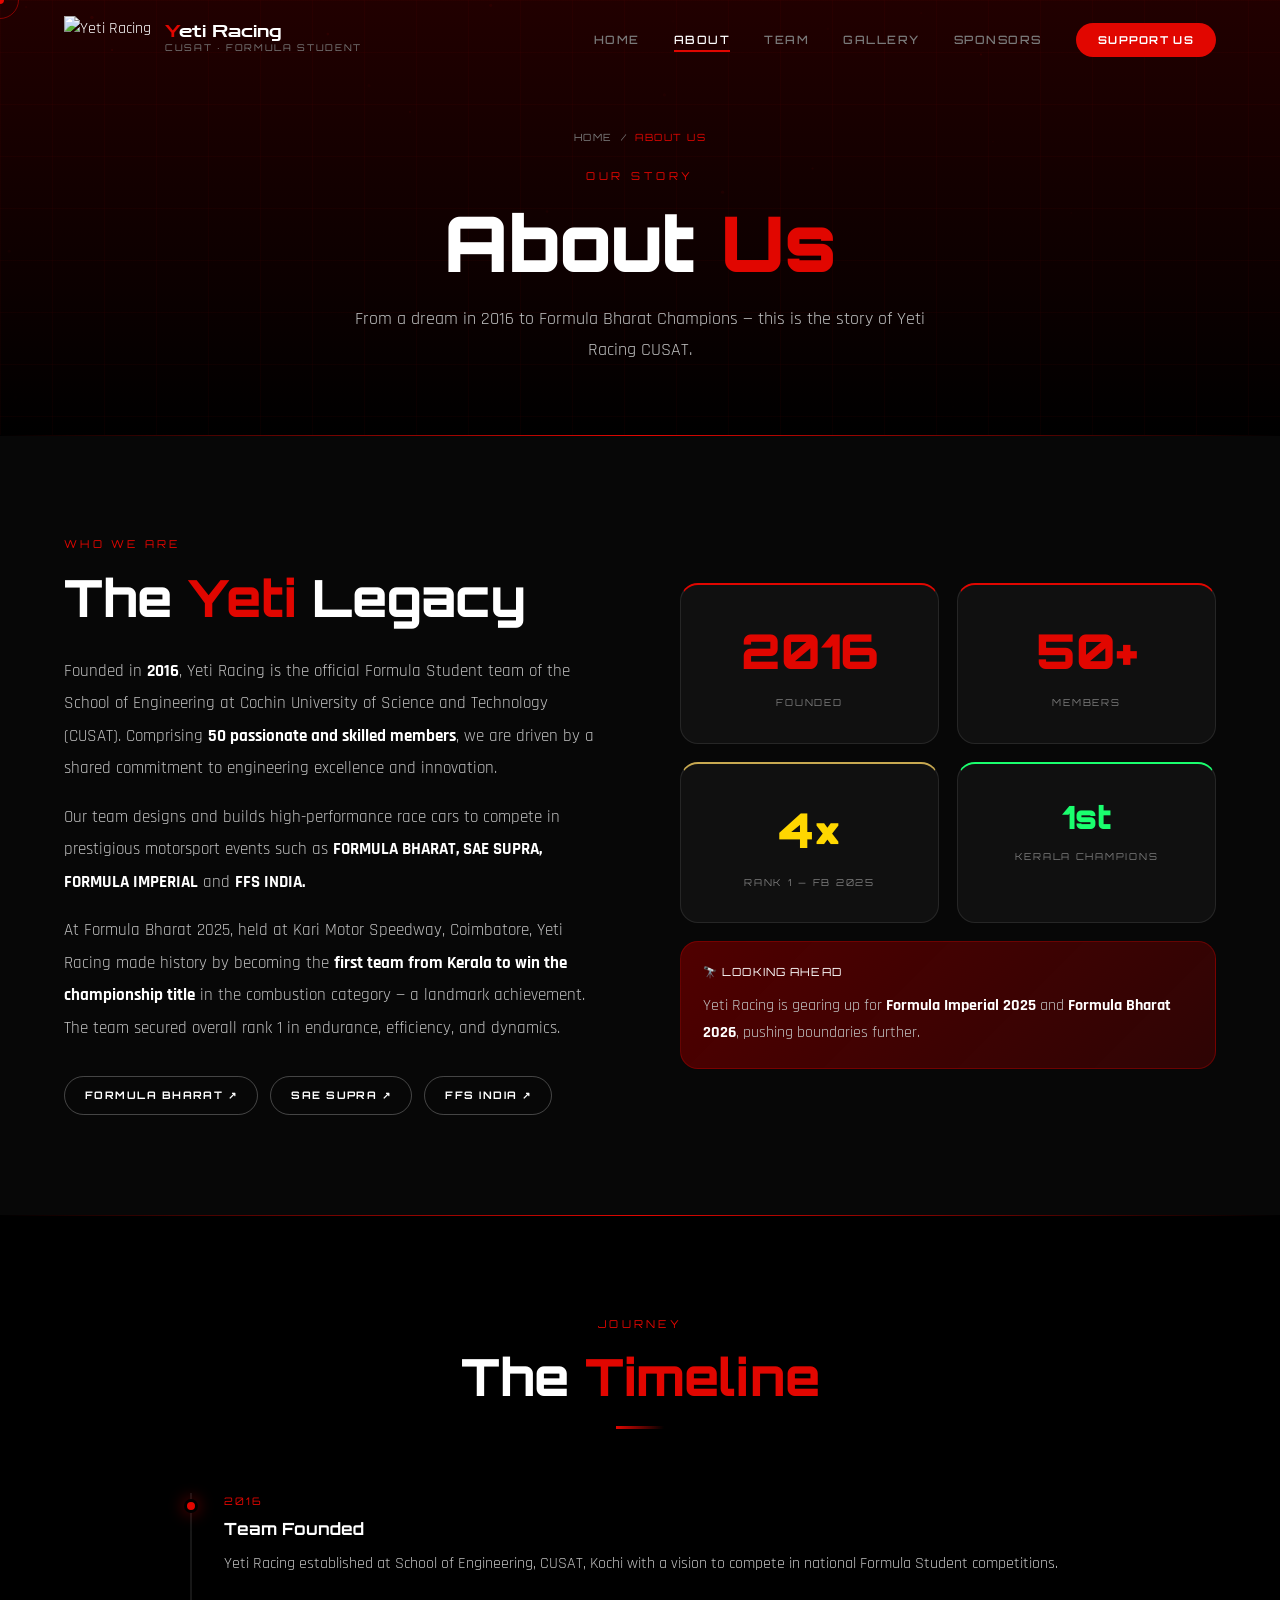
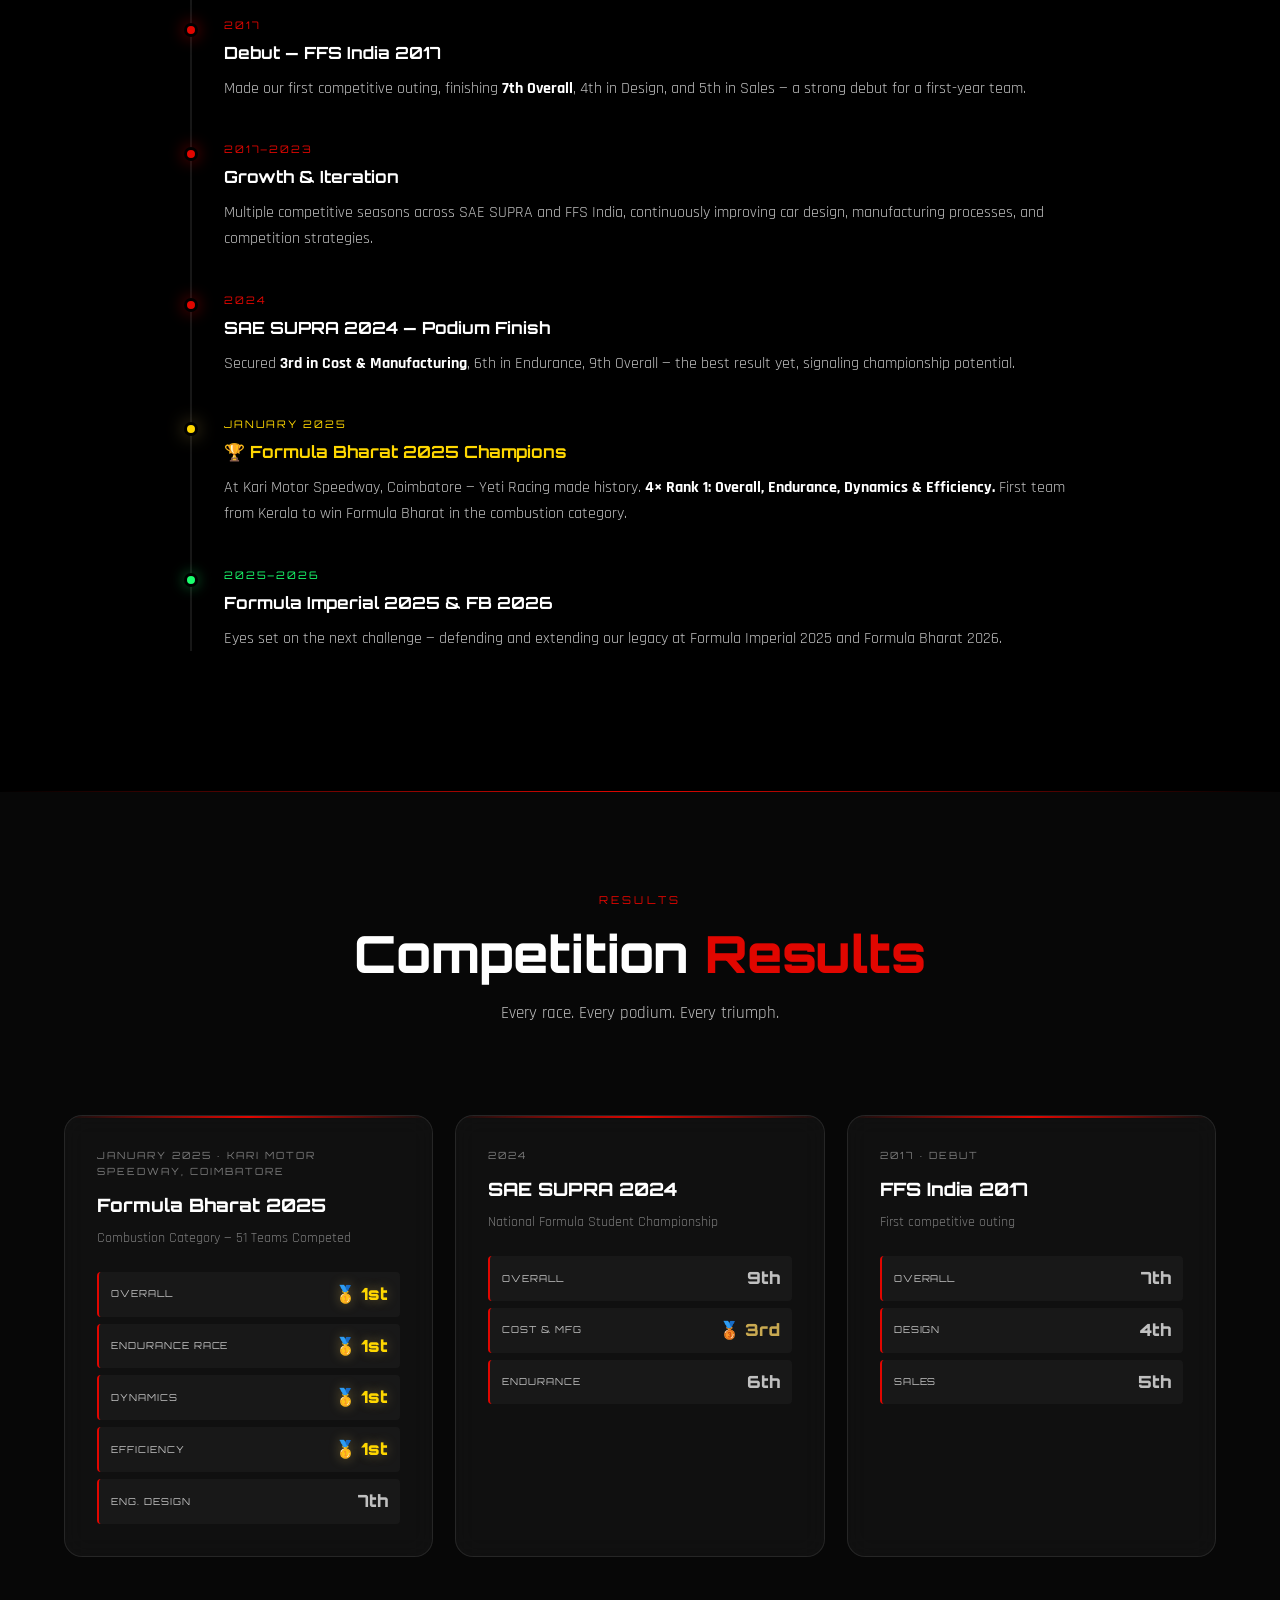
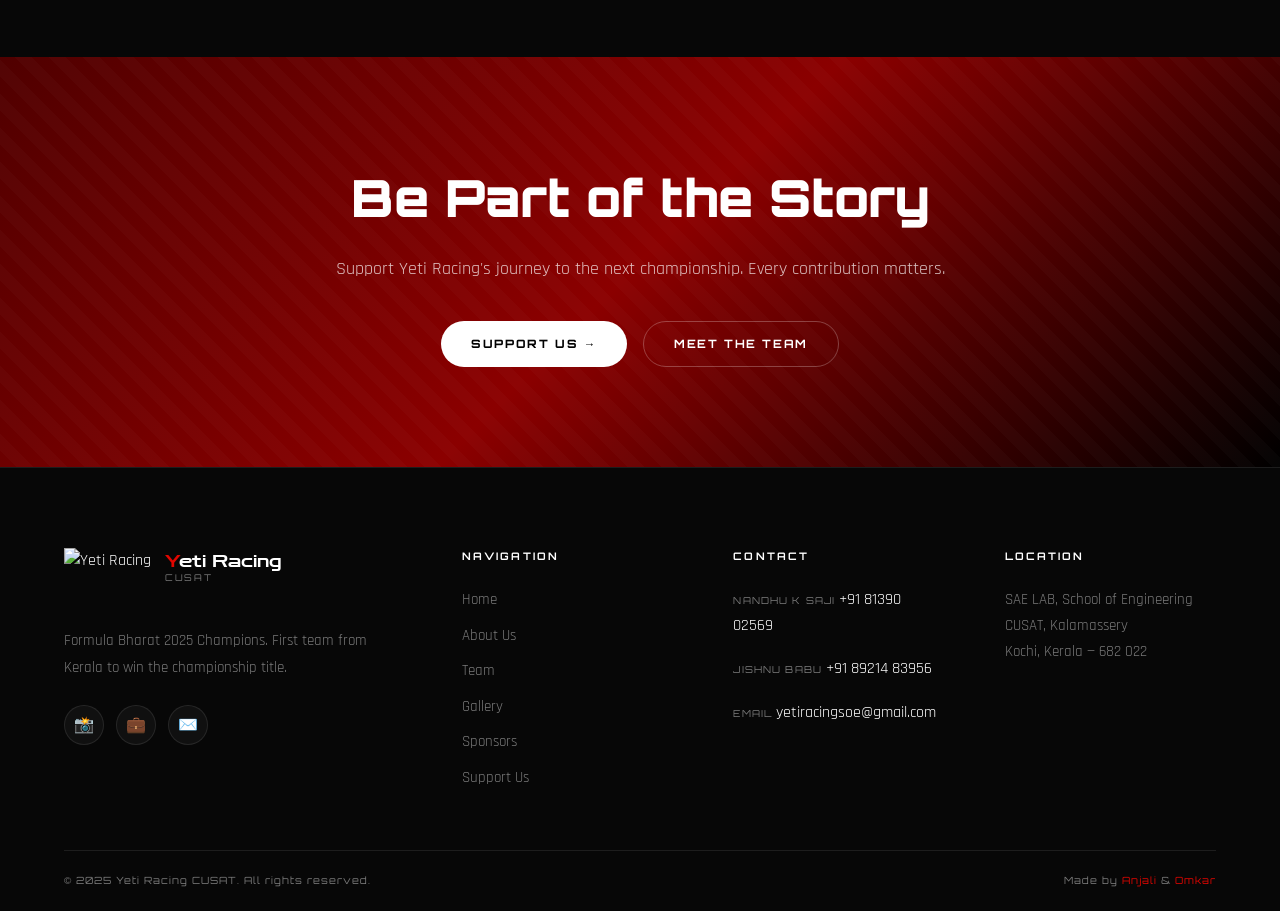
==== about.html @ 94d05a91 "Initial commit for Yeti Racing Website" ====
<!DOCTYPE html>
<html lang="en">
<head>
  <meta charset="UTF-8"/>
  <meta name="viewport" content="width=device-width, initial-scale=1.0"/>
  <title>About Us | Yeti Racing CUSAT</title>
  <meta name="description" content="Learn about Yeti Racing — CUSAT's Formula Student team founded in 2016. Formula Bharat 2025 Champions, first Kerala team to win."/>
  <link rel="icon" href="https://ik.imagekit.io/r70knk9pu/logo1.png?updatedAt=1739006550479"/>
  <link rel="stylesheet" href="css/style.css"/>
</head>
<body>

<div id="loader">
  <div class="loader-logo"><span>Y</span>eti Racing</div>
  <div class="loader-track"><div class="loader-fill"></div></div>
  <div class="loader-pct">0%</div>
</div>

<canvas id="particles"></canvas>
<div class="c-dot"></div>
<div class="c-ring"></div>

<!-- NAVBAR -->
<nav class="navbar scrolled">
  <a href="index.html" class="nav-logo">
    <img src="https://ik.imagekit.io/r70knk9pu/logo1.png?updatedAt=1739006550479" alt="Yeti Racing"/>
    <div class="nav-logo-text">
      <span class="nav-logo-name"><span>Y</span>eti Racing</span>
      <span class="nav-logo-sub">CUSAT · Formula Student</span>
    </div>
  </a>
  <ul class="nav-links">
    <li><a href="index.html">Home</a></li>
    <li><a href="about.html">About</a></li>
    <li><a href="team.html">Team</a></li>
    <li><a href="gallery.html">Gallery</a></li>
    <li><a href="sponsors.html">Sponsors</a></li>
    <li><a href="funding.html" class="nav-cta">Support Us</a></li>
  </ul>
  <div class="ham" id="ham"><span></span><span></span><span></span></div>
</nav>
<nav class="mob-menu" id="mobMenu">
  <ul>
    <li><a href="index.html">Home</a></li>
    <li><a href="about.html">About</a></li>
    <li><a href="team.html">Team</a></li>
    <li><a href="gallery.html">Gallery</a></li>
    <li><a href="sponsors.html">Sponsors</a></li>
    <li><a href="funding.html">Support Us</a></li>
  </ul>
</nav>

<!-- PAGE HERO -->
<section class="page-hero">
  <div class="breadcrumb">
    <a href="index.html">Home</a>
    <span class="sep">/</span>
    <span class="bc-cur">About Us</span>
  </div>
  <span class="pg-eyebrow">Our Story</span>
  <h1 class="pg-title">About <span>Us</span></h1>
  <p class="pg-desc">From a dream in 2016 to Formula Bharat Champions — this is the story of Yeti Racing CUSAT.</p>
</section>

<div class="line-accent"></div>

<!-- ── ABOUT STORY ── -->
<section style="background:var(--bg1);">
  <div style="display:grid;grid-template-columns:1fr 1fr;gap:80px;align-items:center;max-width:1300px;margin:0 auto;" class="about-split">
    <div>
      <span class="eyebrow rev">Who We Are</span>
      <h2 class="sec-title rev d1" style="text-align:left;">The <span>Yeti</span> Legacy</h2>
      <div style="margin-top:28px;">
        <p class="rev d2" style="font-family:var(--f-body);font-size:1.08rem;color:var(--txt2);line-height:1.88;margin-bottom:16px;">
          Founded in <strong style="color:#fff;">2016</strong>, Yeti Racing is the official Formula Student team of the School of Engineering at Cochin University of Science and Technology (CUSAT). Comprising <strong style="color:#fff;">50 passionate and skilled members</strong>, we are driven by a shared commitment to engineering excellence and innovation.
        </p>
        <p class="rev d3" style="font-family:var(--f-body);font-size:1.08rem;color:var(--txt2);line-height:1.88;margin-bottom:16px;">
          Our team designs and builds high-performance race cars to compete in prestigious motorsport events such as <strong style="color:#fff;">FORMULA BHARAT, SAE SUPRA, FORMULA IMPERIAL</strong> and <strong style="color:#fff;">FFS INDIA.</strong>
        </p>
        <p class="rev d4" style="font-family:var(--f-body);font-size:1.08rem;color:var(--txt2);line-height:1.88;">
          At Formula Bharat 2025, held at Kari Motor Speedway, Coimbatore, Yeti Racing made history by becoming the <strong style="color:#fff;">first team from Kerala to win the championship title</strong> in the combustion category — a landmark achievement. The team secured overall rank 1 in endurance, efficiency, and dynamics.
        </p>
      </div>

      <div style="margin-top:32px;display:flex;flex-wrap:wrap;gap:12px;" class="rev d4">
        <a href="https://www.formulabharat.com/" target="_blank" class="btn btn-ghost" style="font-size:0.65rem;padding:10px 20px;">Formula Bharat ↗</a>
        <a href="https://www.suprasaeindia.org/"  target="_blank" class="btn btn-ghost" style="font-size:0.65rem;padding:10px 20px;">SAE SUPRA ↗</a>
        <a href="https://www.fmae.in/fmaeffsindia/" target="_blank" class="btn btn-ghost" style="font-size:0.65rem;padding:10px 20px;">FFS India ↗</a>
      </div>
    </div>

    <div class="rev-r">
      <!-- Stats grid -->
      <div style="display:grid;grid-template-columns:1fr 1fr;gap:18px;">
        <div style="background:var(--glass);border:1px solid var(--glass-border);border-radius:var(--r-lg);padding:28px 22px;text-align:center;border-top:2px solid var(--red);">
          <span style="font-family:var(--f-head);font-size:3rem;font-weight:900;color:var(--red);display:block;">2016</span>
          <span style="font-family:var(--f-head);font-size:0.6rem;letter-spacing:0.18em;color:var(--txt3);text-transform:uppercase;">Founded</span>
        </div>
        <div style="background:var(--glass);border:1px solid var(--glass-border);border-radius:var(--r-lg);padding:28px 22px;text-align:center;border-top:2px solid var(--red);">
          <span style="font-family:var(--f-head);font-size:3rem;font-weight:900;color:var(--red);display:block;">50+</span>
          <span style="font-family:var(--f-head);font-size:0.6rem;letter-spacing:0.18em;color:var(--txt3);text-transform:uppercase;">Members</span>
        </div>
        <div style="background:var(--glass);border:1px solid var(--glass-border);border-radius:var(--r-lg);padding:28px 22px;text-align:center;border-top:2px solid var(--gold);">
          <span style="font-family:var(--f-head);font-size:3rem;font-weight:900;color:var(--gold-light);display:block;">4×</span>
          <span style="font-family:var(--f-head);font-size:0.6rem;letter-spacing:0.18em;color:var(--txt3);text-transform:uppercase;">Rank 1 — FB 2025</span>
        </div>
        <div style="background:var(--glass);border:1px solid var(--glass-border);border-radius:var(--r-lg);padding:28px 22px;text-align:center;border-top:2px solid var(--green);">
          <span style="font-family:var(--f-head);font-size:2rem;font-weight:900;color:var(--green);display:block;">1st</span>
          <span style="font-family:var(--f-head);font-size:0.6rem;letter-spacing:0.18em;color:var(--txt3);text-transform:uppercase;">Kerala Champions</span>
        </div>
      </div>

      <div style="margin-top:18px;padding:22px;background:linear-gradient(135deg,var(--red-deeper),rgba(139,0,0,0.3));border:1px solid rgba(225,6,0,0.3);border-radius:var(--r-lg);">
        <p style="font-family:var(--f-head);font-size:0.7rem;letter-spacing:0.1em;color:#fff;text-transform:uppercase;">🔭 Looking Ahead</p>
        <p style="font-family:var(--f-body);font-size:0.98rem;color:var(--txt2);margin-top:10px;line-height:1.7;">
          Yeti Racing is gearing up for <strong style="color:#fff;">Formula Imperial 2025</strong> and <strong style="color:#fff;">Formula Bharat 2026</strong>, pushing boundaries further.
        </p>
      </div>
    </div>
  </div>
</section>

<div class="line-accent"></div>

<!-- ── TIMELINE ── -->
<section style="background:var(--bg);">
  <div style="max-width:900px;margin:0 auto;">
    <div class="sec-head">
      <span class="eyebrow rev">Journey</span>
      <h2 class="sec-title rev d1">The <span>Timeline</span></h2>
      <div class="divider rev d2"></div>
    </div>

    <div class="timeline" style="margin-top:48px;">
      <div class="tl-item rev">
        <div class="tl-dot"></div>
        <div class="tl-yr">2016</div>
        <div class="tl-title">Team Founded</div>
        <div class="tl-desc">Yeti Racing established at School of Engineering, CUSAT, Kochi with a vision to compete in national Formula Student competitions.</div>
      </div>
      <div class="tl-item rev d1">
        <div class="tl-dot"></div>
        <div class="tl-yr">2017</div>
        <div class="tl-title">Debut — FFS India 2017</div>
        <div class="tl-desc">Made our first competitive outing, finishing <strong style="color:#fff;">7th Overall</strong>, 4th in Design, and 5th in Sales — a strong debut for a first-year team.</div>
      </div>
      <div class="tl-item rev d2">
        <div class="tl-dot"></div>
        <div class="tl-yr">2017–2023</div>
        <div class="tl-title">Growth & Iteration</div>
        <div class="tl-desc">Multiple competitive seasons across SAE SUPRA and FFS India, continuously improving car design, manufacturing processes, and competition strategies.</div>
      </div>
      <div class="tl-item rev d3">
        <div class="tl-dot"></div>
        <div class="tl-yr">2024</div>
        <div class="tl-title">SAE SUPRA 2024 — Podium Finish</div>
        <div class="tl-desc">Secured <strong style="color:#fff;">3rd in Cost &amp; Manufacturing</strong>, 6th in Endurance, 9th Overall — the best result yet, signaling championship potential.</div>
      </div>
      <div class="tl-item rev d4">
        <div class="tl-dot" style="background:var(--gold-light);box-shadow:0 0 18px var(--gold-glow);"></div>
        <div class="tl-yr" style="color:var(--gold-light);">January 2025</div>
        <div class="tl-title" style="color:var(--gold-light);">🏆 Formula Bharat 2025 Champions</div>
        <div class="tl-desc">At Kari Motor Speedway, Coimbatore — Yeti Racing made history. <strong style="color:#fff;">4× Rank 1: Overall, Endurance, Dynamics &amp; Efficiency.</strong> First team from Kerala to win Formula Bharat in the combustion category.</div>
      </div>
      <div class="tl-item rev d5">
        <div class="tl-dot" style="background:var(--green);box-shadow:0 0 14px var(--green-glow);"></div>
        <div class="tl-yr" style="color:var(--green);">2025–2026</div>
        <div class="tl-title">Formula Imperial 2025 &amp; FB 2026</div>
        <div class="tl-desc">Eyes set on the next challenge — defending and extending our legacy at Formula Imperial 2025 and Formula Bharat 2026.</div>
      </div>
    </div>
  </div>
</section>

<div class="line-accent"></div>

<!-- ── ACHIEVEMENTS ── -->
<section id="achievements" style="background:var(--bg1);">
  <div class="sec-head">
    <span class="eyebrow rev">Results</span>
    <h2 class="sec-title rev d1">Competition <span>Results</span></h2>
    <p class="sec-sub rev d2">Every race. Every podium. Every triumph.</p>
    <div class="divider rev d3"></div>
  </div>

  <div class="ach-grid max-w">
    <div class="ach-card rev">
      <div class="ach-yr">January 2025 · Kari Motor Speedway, Coimbatore</div>
      <div class="ach-name">Formula Bharat 2025</div>
      <div class="ach-venue">Combustion Category — 51 Teams Competed</div>
      <div class="ach-rows">
        <div class="ach-row"><span class="ach-cat">Overall</span>      <span class="ach-rank r1">🥇 1st</span></div>
        <div class="ach-row"><span class="ach-cat">Endurance Race</span><span class="ach-rank r1">🥇 1st</span></div>
        <div class="ach-row"><span class="ach-cat">Dynamics</span>     <span class="ach-rank r1">🥇 1st</span></div>
        <div class="ach-row"><span class="ach-cat">Efficiency</span>   <span class="ach-rank r1">🥇 1st</span></div>
        <div class="ach-row"><span class="ach-cat">Eng. Design</span>  <span class="ach-rank">7th</span></div>
      </div>
    </div>
    <div class="ach-card rev d2">
      <div class="ach-yr">2024</div>
      <div class="ach-name">SAE SUPRA 2024</div>
      <div class="ach-venue">National Formula Student Championship</div>
      <div class="ach-rows">
        <div class="ach-row"><span class="ach-cat">Overall</span>     <span class="ach-rank">9th</span></div>
        <div class="ach-row"><span class="ach-cat">Cost &amp; Mfg</span><span class="ach-rank r3">🥉 3rd</span></div>
        <div class="ach-row"><span class="ach-cat">Endurance</span>  <span class="ach-rank">6th</span></div>
      </div>
    </div>
    <div class="ach-card rev d3">
      <div class="ach-yr">2017 · Debut</div>
      <div class="ach-name">FFS India 2017</div>
      <div class="ach-venue">First competitive outing</div>
      <div class="ach-rows">
        <div class="ach-row"><span class="ach-cat">Overall</span><span class="ach-rank">7th</span></div>
        <div class="ach-row"><span class="ach-cat">Design</span> <span class="ach-rank">4th</span></div>
        <div class="ach-row"><span class="ach-cat">Sales</span>  <span class="ach-rank">5th</span></div>
      </div>
    </div>
  </div>
</section>

<!-- CTA -->
<section class="cta-sec">
  <div class="cta-inner">
    <h2 class="cta-title rev">Be Part of the Story</h2>
    <p class="cta-sub rev d1">Support Yeti Racing's journey to the next championship. Every contribution matters.</p>
    <div class="cta-btns rev d2">
      <a href="funding.html"  class="btn btn-white">Support Us →</a>
      <a href="team.html"     class="btn btn-ghost">Meet the Team</a>
    </div>
  </div>
</section>

<!-- FOOTER -->
<footer class="footer" id="footer">
  <div class="footer-top">
    <div>
      <a href="index.html" class="nav-logo" style="margin-bottom:18px;display:inline-flex;">
        <img src="https://ik.imagekit.io/r70knk9pu/logo1.png?updatedAt=1739006550479" alt="Yeti Racing" style="height:44px;width:auto;"/>
        <div class="nav-logo-text">
          <span class="nav-logo-name"><span>Y</span>eti Racing</span>
          <span class="nav-logo-sub">CUSAT</span>
        </div>
      </a>
      <p class="f-brand-desc">Formula Bharat 2025 Champions. First team from Kerala to win the championship title.</p>
      <div class="f-social">
        <a href="https://www.instagram.com/yetiracing_cusat/" target="_blank" class="f-soc-btn">📸</a>
        <a href="https://in.linkedin.com/company/yetiracing-cusat" target="_blank" class="f-soc-btn">💼</a>
        <a href="mailto:yetiracingsoe@gmail.com" class="f-soc-btn">✉️</a>
      </div>
    </div>
    <div>
      <h5 class="f-col-title">Navigation</h5>
      <ul class="f-links">
        <li><a href="index.html">Home</a></li>
        <li><a href="about.html">About Us</a></li>
        <li><a href="team.html">Team</a></li>
        <li><a href="gallery.html">Gallery</a></li>
        <li><a href="sponsors.html">Sponsors</a></li>
        <li><a href="funding.html">Support Us</a></li>
      </ul>
    </div>
    <div>
      <h5 class="f-col-title">Contact</h5>
      <div class="f-contact-item">
        <span class="f-c-name">Nandhu K Saji</span>
        <a href="tel:+916238118843" class="f-c-val">+91 81390 02569</a>
      </div>
      <div class="f-contact-item">
        <span class="f-c-name">Jishnu Babu</span>
        <a href="tel:+918547177020" class="f-c-val">+91 89214 83956</a>
      </div>
      <div class="f-contact-item">
        <span class="f-c-name">Email</span>
        <a href="mailto:yetiracingsoe@gmail.com" class="f-c-val">yetiracingsoe@gmail.com</a>
      </div>
    </div>
    <div>
      <h5 class="f-col-title">Location</h5>
      <p style="font-family:var(--f-body);font-size:0.95rem;color:var(--txt3);line-height:1.7;">SAE LAB, School of Engineering<br/>CUSAT, Kalamassery<br/>Kochi, Kerala — 682 022</p>
    </div>
  </div>
  <div class="footer-bottom">
    <span class="f-copy">© 2025 Yeti Racing CUSAT. All rights reserved.</span>
    <span class="f-made">Made by <a href="https://www.linkedin.com/in/anjali-georance-61b017275/" target="_blank">Anjali</a> &amp; <a href="https://www.linkedin.com/in/omkar-deepak-623a55293/" target="_blank">Omkar</a></span>
  </div>
</footer>

<script src="js/main.js"></script>
<style>
@media(max-width:900px){ .about-split{ grid-template-columns:1fr !important; gap:40px !important; } }
</style>
</body>
</html>
---- css/style.css ----
/* ============================================================
   YETI RACING — MASTER STYLESHEET
   Formula Student Team | CUSAT, Kochi
   ============================================================ */

@import url('https://fonts.googleapis.com/css2?family=Orbitron:wght@400;500;600;700;800;900&family=Rajdhani:wght@300;400;500;600;700&family=Zen+Dots&family=Inter:wght@300;400;500&display=swap');

/* ============================================================
   DESIGN TOKENS
   ============================================================ */
:root {
  --red:          #e10600;
  --red-dark:     #8b0000;
  --red-deeper:   #500000;
  --red-light:    #ff3333;
  --red-glow:     rgba(225,6,0,0.55);
  --red-mist:     rgba(225,6,0,0.12);

  --gold:         #c8a951;
  --gold-light:   #ffd700;
  --gold-glow:    rgba(200,169,81,0.45);

  --green:        #1aff6e;
  --green-glow:   rgba(26,255,110,0.4);

  --bg:           #000000;
  --bg1:          #070707;
  --bg2:          #0e0e0e;
  --bg3:          #161616;
  --glass:        rgba(255,255,255,0.04);
  --glass-border: rgba(255,255,255,0.09);
  --glass-hover:  rgba(255,255,255,0.07);

  --txt:          #ffffff;
  --txt2:         #c0c0c0;
  --txt3:         #7a7a7a;

  --f-head:   'Orbitron', sans-serif;
  --f-body:   'Rajdhani', sans-serif;
  --f-accent: 'Zen Dots', cursive;

  --nav-h:    80px;
  --ease:     cubic-bezier(0.4,0,0.2,1);
  --ease-out: cubic-bezier(0,0,0.2,1);
  --t:        all 0.3s var(--ease);
  --ts:       all 0.6s var(--ease);

  --r-sm:   4px;
  --r-md:   10px;
  --r-lg:   18px;
  --r-xl:   28px;
  --r-full: 9999px;
}

/* ============================================================
   RESET
   ============================================================ */
*, *::before, *::after { margin:0; padding:0; box-sizing:border-box; }
html { scroll-behavior:smooth; font-size:16px; }
body {
  font-family: var(--f-body);
  background: var(--bg);
  color: var(--txt);
  line-height:1.6;
  overflow-x:hidden;
  -webkit-font-smoothing:antialiased;
}
::-webkit-scrollbar { width:5px; }
::-webkit-scrollbar-track { background:var(--bg); }
::-webkit-scrollbar-thumb { background:var(--red); border-radius:3px; }
::selection { background:var(--red); color:#fff; }
a { color:inherit; text-decoration:none; transition:var(--t); }
img { max-width:100%; height:auto; display:block; }
button { border:none; cursor:pointer; background:none; font:inherit; }
input, textarea { font:inherit; }

/* ============================================================
   LOADING SCREEN
   ============================================================ */
#loader {
  position:fixed; inset:0; background:var(--bg);
  display:flex; flex-direction:column;
  align-items:center; justify-content:center;
  z-index:9999;
  transition: opacity 0.6s var(--ease), visibility 0.6s;
}
#loader.done { opacity:0; visibility:hidden; pointer-events:none; }
.loader-logo {
  font-family: var(--f-accent);
  font-size: 2.2rem;
  color:#fff;
  letter-spacing:0.04em;
  margin-bottom:32px;
}
.loader-logo span { color:var(--red); }
.loader-track {
  width:200px; height:2px;
  background:rgba(255,255,255,0.08);
  border-radius:1px; overflow:hidden;
}
.loader-fill {
  height:100%; width:0;
  background: linear-gradient(90deg, var(--red), var(--red-light));
  border-radius:1px;
  animation: loaderFill 1.8s var(--ease) forwards;
}
@keyframes loaderFill { to { width:100%; } }
.loader-pct {
  font-family:var(--f-head);
  font-size:0.65rem;
  letter-spacing:0.2em;
  color:var(--txt3);
  margin-top:12px;
  text-transform:uppercase;
}

/* ============================================================
   CUSTOM CURSOR
   ============================================================ */
.c-dot {
  width:8px; height:8px;
  background:var(--red); border-radius:50%;
  position:fixed; pointer-events:none;
  z-index:10000; transform:translate(-50%,-50%);
  transition: width 0.2s, height 0.2s, opacity 0.2s;
  mix-blend-mode:screen;
}
.c-ring {
  width:38px; height:38px;
  border:1.5px solid rgba(225,6,0,0.5); border-radius:50%;
  position:fixed; pointer-events:none;
  z-index:9999; transform:translate(-50%,-50%);
  transition: all 0.12s;
  mix-blend-mode:screen;
}
.c-dot.hovering { width:14px; height:14px; }
.c-ring.hovering { width:56px; height:56px; border-color:var(--red); }

/* ============================================================
   CANVAS BG PARTICLES
   ============================================================ */
#particles {
  position:fixed; inset:0;
  pointer-events:none; z-index:0; opacity:0.35;
}

/* ============================================================
   NAVBAR
   ============================================================ */
.navbar {
  position:fixed; top:0; left:0; right:0;
  height:var(--nav-h); z-index:1000;
  display:flex; align-items:center; justify-content:space-between;
  padding:0 5%;
  transition: background 0.5s, backdrop-filter 0.5s, border 0.5s;
}
.navbar.scrolled {
  background: rgba(0,0,0,0.92);
  backdrop-filter: blur(24px);
  -webkit-backdrop-filter: blur(24px);
  border-bottom:1px solid var(--glass-border);
}
.nav-logo { display:flex; align-items:center; gap:14px; }
.nav-logo img { height:48px; width:auto; }
.nav-logo-text { display:flex; flex-direction:column; }
.nav-logo-name {
  font-family:var(--f-accent); font-size:1.05rem;
  color:#fff; line-height:1;
}
.nav-logo-name span { color:var(--red); }
.nav-logo-sub {
  font-family:var(--f-head); font-size:0.58rem;
  color:var(--txt3); letter-spacing:0.18em; text-transform:uppercase;
}
.nav-links {
  display:flex; align-items:center;
  gap:34px; list-style:none;
}
.nav-links a {
  font-family:var(--f-head); font-size:0.72rem;
  font-weight:500; letter-spacing:0.13em;
  color:var(--txt3); text-transform:uppercase;
  position:relative; padding-bottom:3px;
}
.nav-links a::after {
  content:''; position:absolute;
  bottom:-2px; left:0; width:0; height:2px;
  background:var(--red); transition: width 0.3s var(--ease);
}
.nav-links a:hover, .nav-links a.active { color:#fff; }
.nav-links a:hover::after, .nav-links a.active::after { width:100%; }
.nav-cta {
  font-family:var(--f-head) !important;
  font-size:0.68rem !important;
  font-weight:700 !important;
  letter-spacing:0.12em !important;
  color:#fff !important;
  background:var(--red) !important;
  padding:10px 22px !important;
  border-radius:var(--r-full) !important;
}
.nav-cta::after { display:none !important; }
.nav-cta:hover {
  background:var(--red-light) !important;
  box-shadow: 0 0 24px var(--red-glow) !important;
  transform:translateY(-1px);
}

/* Mobile hamburger */
.ham {
  display:none; flex-direction:column;
  gap:5px; padding:6px; cursor:pointer;
}
.ham span {
  display:block; width:26px; height:2px;
  background:#fff; border-radius:1px; transition:var(--t);
}
.ham.open span:nth-child(1) { transform:translateY(7px) rotate(45deg); }
.ham.open span:nth-child(2) { opacity:0; }
.ham.open span:nth-child(3) { transform:translateY(-7px) rotate(-45deg); }

/* Mobile menu */
.mob-menu {
  display:none; position:fixed;
  top:var(--nav-h); left:0; right:0;
  background:rgba(0,0,0,0.96);
  backdrop-filter:blur(24px);
  border-bottom:1px solid var(--glass-border);
  padding:24px 5%;
  z-index:998;
  transform:translateY(-110%);
  opacity:0;
  transition:var(--ts);
}
.mob-menu.open { transform:translateY(0); opacity:1; }
.mob-menu ul { list-style:none; display:flex; flex-direction:column; gap:0; }
.mob-menu a {
  font-family:var(--f-head); font-size:0.88rem;
  letter-spacing:0.1em; color:var(--txt3);
  text-transform:uppercase; padding:14px 0;
  border-bottom:1px solid var(--glass-border);
  display:block; transition:var(--t);
}
.mob-menu a:hover { color:#fff; padding-left:8px; }

/* ============================================================
   HERO — CAR ANIMATION (sticky scroll, 300vh)
   ============================================================ */
.hero-wrap {
  position:relative;
  height:300vh;
  background:var(--bg);
}
.hero-sticky {
  position:sticky; top:0;
  height:100vh;
  display:flex; flex-direction:column;
  align-items:center; justify-content:center;
  overflow:hidden;
}

/* Background layers */
.hero-radial {
  position:absolute; inset:0;
  background: radial-gradient(ellipse 75% 70% at 50% 55%,
    rgba(100,0,0,0.35) 0%, transparent 70%);
}
.hero-grid {
  position:absolute; inset:0;
  background-image:
    linear-gradient(rgba(225,6,0,0.045) 1px, transparent 1px),
    linear-gradient(90deg, rgba(225,6,0,0.045) 1px, transparent 1px);
  background-size:55px 55px;
  mask-image: radial-gradient(ellipse 80% 80% at 50% 50%, black 0%, transparent 75%);
}

/* CAR SVG wrapper */
.car-wrap {
  position:relative; z-index:10;
  width: min(380px, 72vw);
}
.car-wrap svg {
  width:100%; height:auto;
  overflow:visible;
  filter: drop-shadow(0 0 40px rgba(225,6,0,0.5));
}
/* All parts use CSS transition for smooth 60fps */
.car-part {
  transform-origin:200px 445px; /* center of car SVG (400x900) */
  will-change:transform,opacity;
}
#car-internals {
  opacity:0;
  will-change:opacity;
}

/* Hero text layers */
.hero-over {
  position:absolute; inset:0; z-index:5;
  display:flex; flex-direction:column;
  align-items:center; justify-content:center;
  pointer-events:none;
}
.h-tag {
  font-family:var(--f-head); font-size:0.65rem;
  letter-spacing:0.35em; color:var(--red);
  text-transform:uppercase; margin-bottom:14px;
  opacity:0; transform:translateY(12px);
  transition: opacity 0.9s var(--ease), transform 0.9s var(--ease);
  transition-delay:0.3s;
}
.h-tag.in { opacity:1; transform:translateY(0); }
.h-title {
  font-family:var(--f-accent);
  font-size:clamp(2.6rem,6vw,5.5rem);
  color:#fff; line-height:1;
  letter-spacing:0.04em;
  text-align:center;
  opacity:0; transform:translateY(18px);
  transition: opacity 1s var(--ease), transform 1s var(--ease);
  transition-delay:0.5s;
}
.h-title.in { opacity:1; transform:translateY(0); }
.h-title span { color:var(--red); }
.h-sub {
  font-family:var(--f-head); font-size:0.7rem;
  letter-spacing:0.22em; color:var(--txt3);
  text-transform:uppercase; margin-top:14px;
  opacity:0;
  transition: opacity 0.8s; transition-delay:0.8s;
}
.h-sub.in { opacity:1; }

/* Scan lines during reveal */
.scanline {
  position:absolute; left:0; right:0; height:2px;
  background: linear-gradient(90deg,
    transparent, rgba(225,6,0,0.7), transparent);
  pointer-events:none; z-index:6;
  opacity:0;
  animation: scanAnim 3s var(--ease) 1s forwards;
}
@keyframes scanAnim {
  0%   { top:0; opacity:0; }
  10%  { opacity:1; }
  90%  { opacity:1; }
  100% { top:100%; opacity:0; }
}

/* Part labels (appear at full open) */
.part-label {
  position:absolute; z-index:15;
  font-family:var(--f-head); font-size:0.55rem;
  letter-spacing:0.15em; color:var(--red);
  text-transform:uppercase;
  display:flex; align-items:center; gap:6px;
  opacity:0;
  transition: opacity 0.5s;
  white-space:nowrap;
}
.part-label.show { opacity:1; }
.part-label::before { content:'—'; color:var(--txt3); }

/* Scroll indicator */
.scroll-ind {
  position:absolute; bottom:30px; left:50%;
  transform:translateX(-50%);
  display:flex; flex-direction:column;
  align-items:center; gap:6px; z-index:20;
  transition:opacity 0.4s;
}
.scroll-ind.gone { opacity:0; }
.scroll-line {
  width:1px; height:50px;
  background:linear-gradient(to bottom, transparent, var(--red));
  animation:scLine 2s ease-in-out infinite;
}
.scroll-txt {
  font-family:var(--f-head); font-size:0.58rem;
  letter-spacing:0.28em; color:var(--txt3);
  text-transform:uppercase;
}
@keyframes scLine {
  0%,100%{ opacity:0.3; transform:scaleY(0.5); }
  50%    { opacity:1;   transform:scaleY(1);   }
}

/* Side progress dots */
.hero-progress {
  position:absolute; right:36px; top:50%;
  transform:translateY(-50%);
  display:flex; flex-direction:column; gap:14px;
  z-index:20;
}
.hp-dot {
  width:8px; height:8px; border-radius:50%;
  border:2px solid var(--txt3);
  transition:var(--t);
}
.hp-dot.act {
  background:var(--red); border-color:var(--red);
  box-shadow: 0 0 14px var(--red-glow);
}

/* ============================================================
   CHAMPION TICKER BANNER
   ============================================================ */
.champ-band {
  background:var(--red);
  padding:13px 0;
  overflow:hidden;
  white-space:nowrap;
  position:relative; z-index:5;
}
.champ-inner {
  display:inline-block;
  animation:tickerA 22s linear infinite;
}
.champ-inner:hover { animation-play-state:paused; }
.champ-item {
  display:inline-block;
  font-family:var(--f-head);
  font-size:0.72rem;
  font-weight:700;
  letter-spacing:0.18em;
  text-transform:uppercase;
  padding:0 40px; color:#fff;
}
.champ-sep { color:rgba(255,255,255,0.4); margin:0 6px; }
@keyframes tickerA {
  from { transform:translateX(0); }
  to   { transform:translateX(-50%); }
}

/* ============================================================
   STATS BAR
   ============================================================ */
.stats-band {
  padding:50px 5%;
  background:linear-gradient(135deg, var(--bg1) 0%, rgba(100,0,0,0.15) 100%);
  border-top:1px solid var(--glass-border);
  border-bottom:1px solid var(--glass-border);
}
.stats-inner {
  display:grid; grid-template-columns:repeat(4,1fr);
  gap:32px; max-width:1200px; margin:0 auto;
  text-align:center;
}
.stat-n {
  font-family:var(--f-head);
  font-size:clamp(2.2rem,4.5vw,4rem);
  font-weight:900; color:var(--red);
  line-height:1; margin-bottom:8px; display:block;
}
.stat-l {
  font-family:var(--f-head); font-size:0.65rem;
  letter-spacing:0.18em; color:var(--txt3);
  text-transform:uppercase;
}

/* ============================================================
   SECTION COMMONS
   ============================================================ */
section { padding:100px 5%; position:relative; z-index:2; }
.sec-head { text-align:center; margin-bottom:64px; }
.eyebrow {
  font-family:var(--f-head); font-size:0.68rem;
  letter-spacing:0.3em; color:var(--red);
  text-transform:uppercase; margin-bottom:14px; display:block;
}
.sec-title {
  font-family:var(--f-head);
  font-size:clamp(1.9rem,4vw,3.2rem);
  font-weight:800; color:#fff; line-height:1.15;
}
.sec-title span { color:var(--red); }
.sec-sub {
  font-family:var(--f-body); font-size:1.05rem;
  color:var(--txt2); max-width:600px;
  margin:16px auto 0; line-height:1.75;
}
.divider {
  width:48px; height:3px;
  background:linear-gradient(90deg, var(--red), transparent);
  margin:20px auto 0;
}

/* ============================================================
   ABOUT PREVIEW
   ============================================================ */
.about-sec { background:var(--bg1); }
.about-inner {
  display:grid; grid-template-columns:1fr 1fr;
  gap:80px; align-items:center;
  max-width:1300px; margin:0 auto;
}
.about-eyebrow, .about-h1 { text-align:left; }
.about-h1 { font-family:var(--f-head); font-size:clamp(2rem,3.5vw,3rem); font-weight:800; color:#fff; }
.about-h1 span { color:var(--red); }
.about-p {
  font-family:var(--f-body); font-size:1.08rem;
  color:var(--txt2); line-height:1.85;
  margin-top:20px;
}
.about-features {
  display:flex; flex-direction:column; gap:14px; margin-top:30px;
}
.af-item {
  display:flex; align-items:flex-start; gap:16px;
  padding:16px 18px;
  background:var(--glass); border:1px solid var(--glass-border);
  border-radius:var(--r-md); transition:var(--t);
}
.af-item:hover { border-color:rgba(225,6,0,0.35); background:var(--red-mist); }
.af-icon { color:var(--red); font-size:1.2rem; flex-shrink:0; margin-top:2px; }
.af-text strong {
  font-family:var(--f-head); font-size:0.75rem;
  letter-spacing:0.05em; color:#fff; display:block; margin-bottom:4px;
}
.af-text p { font-size:0.95rem; color:var(--txt3); }
.about-btns { display:flex; gap:14px; margin-top:36px; flex-wrap:wrap; }

/* About visual side */
.about-visual { position:relative; }
.about-img-frame {
  border-radius:var(--r-xl); overflow:hidden;
  border:1px solid var(--glass-border);
  box-shadow:0 40px 80px rgba(0,0,0,0.6), 0 0 0 1px var(--glass-border);
  background: linear-gradient(135deg, var(--bg2), var(--red-deeper));
  aspect-ratio:4/5;
  display:flex; align-items:center; justify-content:center;
}
.about-img-frame img { width:100%; height:100%; object-fit:cover; }
.about-badge {
  position:absolute; bottom:-18px; right:-18px;
  width:110px; height:110px; border-radius:50%;
  background:var(--red);
  display:flex; flex-direction:column;
  align-items:center; justify-content:center;
  text-align:center; padding:12px;
  box-shadow:0 0 50px var(--red-glow);
  z-index:10; border:3px solid var(--bg);
}
.badge-n { font-family:var(--f-head); font-size:2rem; font-weight:900; color:#fff; line-height:1; }
.badge-l { font-family:var(--f-head); font-size:0.48rem; letter-spacing:0.08em; color:rgba(255,255,255,0.8); text-transform:uppercase; margin-top:5px; }

/* ============================================================
   ACHIEVEMENTS
   ============================================================ */
.ach-sec { background:var(--bg); }
.ach-grid {
  display:grid; grid-template-columns:repeat(3,1fr);
  gap:22px; max-width:1300px; margin:0 auto;
}
.ach-card {
  background:var(--glass); border:1px solid var(--glass-border);
  border-radius:var(--r-lg); padding:32px;
  position:relative; overflow:hidden;
  transition:var(--ts);
  backdrop-filter:blur(12px);
}
.ach-card::before {
  content:''; position:absolute; top:0; left:0; right:0; height:2px;
  background:linear-gradient(90deg, transparent, var(--red), transparent);
}
.ach-card::after {
  content:''; position:absolute; inset:0;
  background:linear-gradient(135deg, var(--red-mist), transparent);
  opacity:0; transition:opacity 0.5s;
}
.ach-card:hover { transform:translateY(-6px); border-color:rgba(225,6,0,0.4); box-shadow:0 24px 70px rgba(225,6,0,0.14); }
.ach-card:hover::after { opacity:1; }
.ach-yr { font-family:var(--f-head); font-size:0.62rem; letter-spacing:0.2em; color:var(--txt3); text-transform:uppercase; margin-bottom:10px; }
.ach-name { font-family:var(--f-head); font-size:1.15rem; font-weight:800; color:#fff; margin-bottom:8px; }
.ach-venue { font-family:var(--f-body); font-size:0.88rem; color:var(--txt3); margin-bottom:22px; }
.ach-rows { display:flex; flex-direction:column; gap:7px; }
.ach-row {
  display:flex; align-items:center; justify-content:space-between;
  padding:9px 12px; background:rgba(255,255,255,0.03);
  border-radius:var(--r-sm); border-left:2px solid var(--red);
}
.ach-cat { font-family:var(--f-head); font-size:0.6rem; letter-spacing:0.1em; color:var(--txt2); text-transform:uppercase; }
.ach-rank { font-family:var(--f-head); font-size:1.05rem; font-weight:900; color:var(--txt2); }
.ach-rank.r1 { color:var(--gold-light); text-shadow:0 0 12px var(--gold-glow); }
.ach-rank.r3 { color:var(--gold); }

/* ============================================================
   SPONSORS TICKER (homepage)
   ============================================================ */
.sp-ticker-sec { padding:60px 0; background:var(--bg1); overflow:hidden; border-top:1px solid var(--glass-border); border-bottom:1px solid var(--glass-border); }
.sp-ticker-label { text-align:center; font-family:var(--f-head); font-size:0.62rem; letter-spacing:0.3em; color:var(--txt3); text-transform:uppercase; margin-bottom:28px; }
.sp-track { display:flex; gap:60px; animation:spScroll 25s linear infinite; width:max-content; }
.sp-track:hover { animation-play-state:paused; }
.sp-logo-item {
  display:flex; align-items:center; justify-content:center;
  height:50px; padding:0 20px; flex-shrink:0;
  filter:grayscale(100%) brightness(0.5);
  transition:var(--t);
}
.sp-logo-item:hover { filter:grayscale(0%) brightness(1.3); }
.sp-logo-item img { max-height:40px; max-width:140px; object-fit:contain; }
.sp-logo-name {
  font-family:var(--f-head); font-size:0.85rem;
  font-weight:700; letter-spacing:0.15em; color:#fff;
  text-transform:uppercase;
}
@keyframes spScroll {
  from { transform:translateX(0); }
  to   { transform:translateX(-50%); }
}

/* ============================================================
   CTA BAND
   ============================================================ */
.cta-sec {
  background:linear-gradient(135deg, var(--red-deeper) 0%, var(--red-dark) 50%, var(--bg) 100%);
  padding:100px 5%;
  position:relative; overflow:hidden;
}
.cta-sec::before {
  content:'';
  position:absolute; inset:0;
  background:repeating-linear-gradient(45deg, transparent, transparent 12px, rgba(255,255,255,0.02) 12px, rgba(255,255,255,0.02) 24px);
}
.cta-inner {
  max-width:700px; margin:0 auto;
  text-align:center; position:relative;
}
.cta-title { font-family:var(--f-head); font-size:clamp(2rem,4vw,3.2rem); font-weight:900; color:#fff; margin-bottom:16px; }
.cta-sub { font-family:var(--f-body); font-size:1.1rem; color:rgba(255,255,255,0.75); margin-bottom:36px; line-height:1.7; }
.cta-btns { display:flex; gap:16px; justify-content:center; flex-wrap:wrap; }

/* ============================================================
   BUTTONS
   ============================================================ */
.btn {
  display:inline-flex; align-items:center; gap:8px;
  padding:13px 30px; border-radius:var(--r-full);
  font-family:var(--f-head); font-size:0.72rem;
  font-weight:700; letter-spacing:0.14em;
  text-transform:uppercase; transition:var(--t);
  position:relative; overflow:hidden;
}
.btn i { transition: transform 0.3s; }
.btn:hover i { transform:translateX(4px); }

.btn-red { background:var(--red); color:#fff; }
.btn-red:hover { background:var(--red-light); box-shadow:0 0 32px var(--red-glow); transform:translateY(-2px); }

.btn-ghost { background:transparent; color:#fff; border:1.5px solid rgba(255,255,255,0.25); }
.btn-ghost:hover { border-color:var(--red); color:var(--red); box-shadow:0 0 20px var(--red-glow); transform:translateY(-2px); }

.btn-gold { background:linear-gradient(135deg,var(--gold),var(--gold-light)); color:var(--bg); font-weight:800; }
.btn-gold:hover { box-shadow:0 0 32px var(--gold-glow); transform:translateY(-2px); }

.btn-white { background:#fff; color:var(--bg); font-weight:800; }
.btn-white:hover { box-shadow:0 0 24px rgba(255,255,255,0.3); transform:translateY(-2px); }

/* ============================================================
   PAGE HERO (inner pages)
   ============================================================ */
.page-hero {
  min-height:46vh;
  display:flex; flex-direction:column;
  align-items:center; justify-content:center;
  text-align:center;
  padding:130px 5% 70px;
  position:relative;
  background:linear-gradient(180deg, rgba(120,0,0,0.28) 0%, var(--bg) 100%);
  overflow:hidden; z-index:2;
}
.page-hero::before {
  content:''; position:absolute; inset:0;
  background-image:
    linear-gradient(rgba(225,6,0,0.04) 1px, transparent 1px),
    linear-gradient(90deg, rgba(225,6,0,0.04) 1px, transparent 1px);
  background-size:52px 52px;
}
.pg-eyebrow { font-family:var(--f-head); font-size:0.68rem; letter-spacing:0.35em; color:var(--red); text-transform:uppercase; margin-bottom:18px; display:block; position:relative; }
.pg-title { font-family:var(--f-head); font-size:clamp(2.8rem,6vw,5.5rem); font-weight:900; color:#fff; line-height:1.05; position:relative; }
.pg-title span { color:var(--red); }
.pg-desc { font-family:var(--f-body); font-size:1.1rem; color:var(--txt2); max-width:620px; margin:20px auto 0; line-height:1.75; position:relative; }
/* Breadcrumb */
.breadcrumb { display:flex; align-items:center; gap:8px; margin-bottom:22px; position:relative; }
.breadcrumb a, .breadcrumb span { font-family:var(--f-head); font-size:0.62rem; letter-spacing:0.15em; text-transform:uppercase; }
.breadcrumb a { color:var(--txt3); }
.breadcrumb a:hover { color:var(--red); }
.breadcrumb .bc-cur { color:var(--red); }
.breadcrumb .sep { color:var(--txt3); }

/* ============================================================
   TEAM CARDS
   ============================================================ */
.team-grid { display:grid; grid-template-columns:repeat(auto-fill, minmax(200px,1fr)); gap:20px; max-width:1300px; margin:0 auto; }
.team-card {
  background:var(--glass); border:1px solid var(--glass-border);
  border-radius:var(--r-lg); padding:30px 18px;
  display:flex; flex-direction:column; align-items:center;
  text-align:center; position:relative; overflow:hidden;
  transition:var(--ts);
}
.team-card::after {
  content:''; position:absolute; bottom:0; left:0; right:0; height:2.5px;
  background:linear-gradient(90deg, transparent, var(--red), transparent);
  transform:scaleX(0); transition:transform 0.4s;
}
.team-card:hover { transform:translateY(-7px); border-color:rgba(225,6,0,0.4); box-shadow:0 24px 70px rgba(0,0,0,0.65), 0 0 30px rgba(225,6,0,0.1); }
.team-card:hover::after { transform:scaleX(1); }
.tc-photo-wrap { position:relative; margin-bottom:18px; }
.tc-photo {
  width:110px; height:110px; border-radius:50%;
  object-fit:cover; object-position:top;
  border:2px solid rgba(225,6,0,0.35);
  box-shadow:0 0 0 5px rgba(225,6,0,0.08), 0 8px 30px rgba(0,0,0,0.6);
  transition:var(--t);
  background:var(--bg2);
}
.team-card:hover .tc-photo { border-color:var(--red); box-shadow:0 0 0 5px rgba(225,6,0,0.18), 0 0 24px var(--red-glow); }
.tc-li {
  position:absolute; bottom:2px; right:2px;
  width:28px; height:28px; border-radius:50%;
  background:#0077b5; border:2px solid var(--bg);
  display:flex; align-items:center; justify-content:center;
  opacity:0; transition:var(--t); overflow:hidden;
}
.team-card:hover .tc-li { opacity:1; }
.tc-li img { width:14px; height:14px; filter:brightness(10); }
.tc-name { font-family:var(--f-head); font-size:0.88rem; font-weight:700; color:#fff; margin-bottom:6px; }
.tc-role { font-family:var(--f-body); font-size:0.88rem; color:var(--red); font-weight:600; text-transform:uppercase; letter-spacing:0.05em; }
.tc-sub { font-family:var(--f-head); font-size:0.55rem; color:var(--txt3); letter-spacing:0.1em; text-transform:uppercase; margin-top:5px; }

/* Section label headings */
.team-section-label {
  font-family:var(--f-head); font-size:clamp(1.2rem,2.5vw,1.8rem);
  font-weight:800; color:#fff;
  margin:60px 0 28px;
  padding-bottom:14px; border-bottom:1px solid var(--glass-border);
  display:flex; align-items:center; gap:16px;
  max-width:1300px;
}
.team-section-label::before { content:''; display:block; width:5px; height:100%; background:var(--red); align-self:stretch; border-radius:2px; }
.team-section-label span { color:var(--red); margin-left:4px; }

/* Faculty cards (bigger) */
.faculty-grid { display:grid; grid-template-columns:repeat(3,1fr); gap:24px; max-width:900px; margin:0 auto 60px; }

/* ============================================================
   SPONSOR CARDS (sponsor page)
   ============================================================ */
.sponsor-section { padding:100px 5%; background:var(--bg1); }
.sp-container { max-width:1200px; margin:0 auto; }
.sp-card {
  display:flex; gap:50px; align-items:center;
  padding:48px; background:var(--glass);
  border:1px solid var(--glass-border);
  border-radius:var(--r-xl); margin-bottom:28px;
  position:relative; overflow:hidden;
  transition:var(--ts);
}
.sp-card::before {
  content:''; position:absolute; left:0; top:0; bottom:0;
  width:3px; background:var(--red);
  transform:scaleY(0); transition:transform 0.4s var(--ease);
}
.sp-card:hover { transform:translateY(-5px); border-color:rgba(225,6,0,0.35); box-shadow:0 32px 90px rgba(0,0,0,0.6), 0 0 40px rgba(225,6,0,0.09); }
.sp-card:hover::before { transform:scaleY(1); }
.sp-logo-box {
  flex-shrink:0; width:190px;
  display:flex; align-items:center; justify-content:center;
  padding:20px;
  background:rgba(255,255,255,0.05);
  border-radius:var(--r-lg);
  border:1px solid var(--glass-border);
}
.sp-logo-box img { max-width:150px; max-height:70px; object-fit:contain; filter:brightness(1.3); transition:var(--t); }
.sp-card:hover .sp-logo-box img { filter:brightness(1.6); }
.sp-content { flex:1; }
.sp-name { font-family:var(--f-head); font-size:1.5rem; font-weight:800; color:var(--gold); margin-bottom:6px; }
.sp-cat { font-family:var(--f-head); font-size:0.6rem; letter-spacing:0.22em; color:var(--txt3); text-transform:uppercase; margin-bottom:18px; }
.sp-desc { font-family:var(--f-body); font-size:1rem; color:var(--txt2); line-height:1.82; margin-bottom:22px; }

/* ============================================================
   GALLERY
   ============================================================ */
.gallery-sec { background:var(--bg); }
.g-filters {
  display:flex; gap:12px; justify-content:center;
  margin-bottom:44px; flex-wrap:wrap;
}
.f-btn {
  font-family:var(--f-head); font-size:0.68rem;
  letter-spacing:0.14em; text-transform:uppercase;
  padding:10px 26px; border-radius:var(--r-full);
  border:1.5px solid var(--glass-border);
  color:var(--txt3); cursor:pointer; transition:var(--t);
}
.f-btn.on, .f-btn:hover { border-color:var(--red); color:#fff; background:rgba(225,6,0,0.12); }
.g-grid {
  display:grid; grid-template-columns:repeat(auto-fill, minmax(280px,1fr));
  gap:14px; max-width:1400px; margin:0 auto;
}
.g-item {
  position:relative; border-radius:var(--r-md);
  overflow:hidden; aspect-ratio:4/3;
  background:var(--bg2); cursor:pointer;
}
.g-item img { width:100%; height:100%; object-fit:cover; transition:transform 0.55s var(--ease); }
.g-item:hover img { transform:scale(1.08); }
.g-overlay {
  position:absolute; inset:0;
  background:linear-gradient(to top, rgba(0,0,0,0.85), transparent);
  opacity:0; transition:var(--t);
  display:flex; align-items:flex-end; padding:16px;
}
.g-item:hover .g-overlay { opacity:1; }
.g-lbl { font-family:var(--f-head); font-size:0.65rem; letter-spacing:0.1em; color:#fff; text-transform:uppercase; }

/* Media cards */
.media-grid { display:grid; grid-template-columns:repeat(2,1fr); gap:18px; max-width:1100px; margin:50px auto 0; }
.media-card {
  display:flex; gap:20px; align-items:flex-start;
  padding:24px; background:var(--glass);
  border:1px solid var(--glass-border); border-radius:var(--r-md);
  transition:var(--ts);
}
.media-card:hover { border-color:rgba(225,6,0,0.35); transform:translateX(5px); box-shadow:-4px 0 0 var(--red); }
.media-outlet { font-family:var(--f-head); font-size:0.6rem; letter-spacing:0.2em; color:var(--red); text-transform:uppercase; margin-bottom:8px; }
.media-headline { font-family:var(--f-body); font-size:1.02rem; color:#fff; font-weight:600; line-height:1.5; }
.media-icon { font-size:1.5rem; flex-shrink:0; margin-top:4px; }

/* ============================================================
   FUNDING / SUPPORT PAGE
   ============================================================ */
.fund-sec { padding:100px 5%; background:var(--bg1); }
.fund-inner { max-width:1200px; margin:0 auto; display:grid; grid-template-columns:1fr 1fr; gap:60px; align-items:start; }
.fund-card {
  background:var(--glass); border:1px solid var(--glass-border);
  border-radius:var(--r-xl); padding:48px; text-align:center;
}
.fund-title { font-family:var(--f-head); font-size:1.25rem; font-weight:800; color:#fff; margin-bottom:16px; line-height:1.3; }
.fund-desc { font-family:var(--f-body); font-size:1rem; color:var(--txt2); line-height:1.75; margin-bottom:28px; }
.prog-bar { width:100%; height:8px; background:rgba(255,255,255,0.08); border-radius:4px; overflow:hidden; margin:20px 0 8px; }
.prog-fill {
  height:100%; width:75%;
  background:linear-gradient(90deg, var(--red), var(--red-light));
  border-radius:4px; position:relative; overflow:hidden;
}
.prog-fill::after {
  content:''; position:absolute; top:0; left:-100%;
  width:100%; height:100%;
  background:linear-gradient(90deg, transparent, rgba(255,255,255,0.3), transparent);
  animation:shim 2.2s infinite;
}
@keyframes shim { to { left:100%; } }
.prog-meta { display:flex; justify-content:space-between; font-family:var(--f-head); font-size:0.65rem; letter-spacing:0.1em; color:var(--txt3); }
.qr-box {
  width:160px; height:160px; background:#fff;
  border-radius:var(--r-md); margin:24px auto 20px;
  display:flex; align-items:center; justify-content:center;
  padding:12px; font-size:3rem;
}
.fund-perks { display:flex; flex-direction:column; gap:14px; }
.perk-item {
  display:flex; align-items:center; gap:16px;
  padding:16px; background:var(--glass);
  border:1px solid var(--glass-border); border-radius:var(--r-md); transition:var(--t);
}
.perk-item:hover { border-color:rgba(225,6,0,0.35); }
.perk-icon { font-size:1.5rem; flex-shrink:0; }
.perk-name { font-family:var(--f-head); font-size:0.8rem; font-weight:700; color:#fff; margin-bottom:4px; }
.perk-desc { font-family:var(--f-body); font-size:0.9rem; color:var(--txt3); }

/* ============================================================
   CONTACT SECTION
   ============================================================ */
.contact-sec { padding:100px 5%; background:var(--bg); }
.contact-inner { display:grid; grid-template-columns:1fr 1fr; gap:60px; max-width:1200px; margin:0 auto; }
.contact-card {
  background:var(--glass); border:1px solid var(--glass-border);
  border-radius:var(--r-xl); padding:40px; transition:var(--t);
}
.contact-card:hover { border-color:rgba(225,6,0,0.35); }
.contact-label { font-family:var(--f-head); font-size:0.62rem; letter-spacing:0.2em; color:var(--red); text-transform:uppercase; margin-bottom:6px; }
.contact-value { font-family:var(--f-body); font-size:1.1rem; color:#fff; font-weight:600; }
.contact-value a:hover { color:var(--red); }
.contact-person { margin-bottom:22px; }
.contact-person-name { font-family:var(--f-head); font-size:0.72rem; letter-spacing:0.1em; color:var(--txt3); text-transform:uppercase; margin-bottom:4px; }
.contact-map { border-radius:var(--r-lg); overflow:hidden; border:1px solid var(--glass-border); }
.contact-map iframe { display:block; width:100%; height:320px; }

/* ============================================================
   FOOTER
   ============================================================ */
.footer {
  background:var(--bg1);
  border-top:1px solid var(--glass-border);
  padding:80px 5% 0;
}
.footer-top {
  display:grid; grid-template-columns:1.6fr 1fr 1fr 1fr;
  gap:60px; padding-bottom:60px;
  border-bottom:1px solid var(--glass-border);
}
.f-brand-desc { font-family:var(--f-body); font-size:0.95rem; color:var(--txt3); line-height:1.75; margin:18px 0 24px; }
.f-social { display:flex; gap:12px; }
.f-soc-btn {
  width:40px; height:40px; border-radius:50%;
  background:var(--glass); border:1px solid var(--glass-border);
  display:flex; align-items:center; justify-content:center;
  transition:var(--t); font-size:1rem;
}
.f-soc-btn:hover { border-color:var(--red); background:var(--red-mist); box-shadow:0 0 18px var(--red-glow); }
.f-col-title { font-family:var(--f-head); font-size:0.65rem; letter-spacing:0.2em; text-transform:uppercase; color:#fff; margin-bottom:22px; }
.f-links { list-style:none; display:flex; flex-direction:column; gap:10px; }
.f-links a { font-family:var(--f-body); font-size:0.95rem; color:var(--txt3); transition:var(--t); }
.f-links a:hover { color:#fff; padding-left:5px; }
.f-contact-item { margin-bottom:18px; }
.f-c-name { font-family:var(--f-head); font-size:0.6rem; letter-spacing:0.12em; color:var(--txt3); text-transform:uppercase; margin-bottom:4px; }
.f-c-val { font-family:var(--f-body); font-size:1rem; color:#fff; transition:var(--t); }
.f-c-val:hover { color:var(--red); }
.footer-bottom {
  padding:22px 0;
  display:flex; align-items:center; justify-content:space-between;
  flex-wrap:wrap; gap:14px;
}
.f-copy { font-family:var(--f-head); font-size:0.62rem; letter-spacing:0.1em; color:var(--txt3); }
.f-made { font-family:var(--f-head); font-size:0.62rem; letter-spacing:0.1em; color:var(--txt3); }
.f-made a { color:var(--red); transition:var(--t); }
.f-made a:hover { color:var(--red-light); }

/* ============================================================
   SCROLL REVEAL
   ============================================================ */
.rev { opacity:0; transform:translateY(32px); transition: opacity 0.85s var(--ease), transform 0.85s var(--ease); }
.rev-l { opacity:0; transform:translateX(-40px); transition: opacity 0.85s var(--ease), transform 0.85s var(--ease); }
.rev-r { opacity:0; transform:translateX(40px); transition: opacity 0.85s var(--ease), transform 0.85s var(--ease); }
.rev.vis, .rev-l.vis, .rev-r.vis { opacity:1; transform:translate(0); }
.d1{transition-delay:0.1s} .d2{transition-delay:0.2s} .d3{transition-delay:0.3s}
.d4{transition-delay:0.4s} .d5{transition-delay:0.5s} .d6{transition-delay:0.6s}

/* ============================================================
   TIMELINE
   ============================================================ */
.timeline { position:relative; padding:0 0 0 32px; border-left:2px solid var(--glass-border); }
.tl-item { position:relative; margin-bottom:40px; }
.tl-dot {
  position:absolute; left:-40px; top:6px;
  width:14px; height:14px; border-radius:50%;
  background:var(--red); border:3px solid var(--bg);
  box-shadow:0 0 16px var(--red-glow);
}
.tl-yr { font-family:var(--f-head); font-size:0.65rem; letter-spacing:0.18em; color:var(--red); text-transform:uppercase; margin-bottom:6px; }
.tl-title { font-family:var(--f-head); font-size:1.05rem; font-weight:700; color:#fff; margin-bottom:8px; }
.tl-desc { font-family:var(--f-body); font-size:0.98rem; color:var(--txt2); line-height:1.7; }

/* ============================================================
   MISC UTILS
   ============================================================ */
.line-accent { height:1px; background:linear-gradient(90deg, transparent, var(--red), transparent); }
.max-w { max-width:1300px; margin:0 auto; }
.txt-c { text-align:center; }

@keyframes fadeIn { from{opacity:0} to{opacity:1} }
@keyframes floatY { 0%,100%{transform:translateY(0)} 50%{transform:translateY(-8px)} }

/* ============================================================
   RESPONSIVE
   ============================================================ */
@media(max-width:1100px){
  .ach-grid { grid-template-columns:repeat(2,1fr); }
  .footer-top { grid-template-columns:1fr 1fr; }
  .about-inner { grid-template-columns:1fr; gap:40px; }
  .about-visual { display:none; }
  .fund-inner { grid-template-columns:1fr; }
  .contact-inner { grid-template-columns:1fr; }
  .faculty-grid { grid-template-columns:repeat(2,1fr); }
}
@media(max-width:768px){
  :root{ --nav-h:70px; }
  section { padding:70px 5%; }
  .nav-links, .nav-cta { display:none; }
  .ham { display:flex; }
  .mob-menu { display:block; }
  .stats-inner { grid-template-columns:repeat(2,1fr); gap:24px; }
  .ach-grid { grid-template-columns:1fr; }
  .sp-card { flex-direction:column; text-align:center; padding:28px 20px; }
  .sp-logo-box { width:100%; }
  .media-grid { grid-template-columns:1fr; }
  .team-grid { grid-template-columns:repeat(2,1fr); }
  .faculty-grid { grid-template-columns:1fr; max-width:320px; }
  .footer-top { grid-template-columns:1fr; gap:36px; }
  .hero-progress { display:none; }
  .car-wrap { width:min(320px,88vw); }
}
@media(max-width:480px){
  .team-grid { grid-template-columns:repeat(2,1fr); }
  .g-grid { grid-template-columns:repeat(2,1fr); }
  .cta-btns { flex-direction:column; align-items:center; }
}
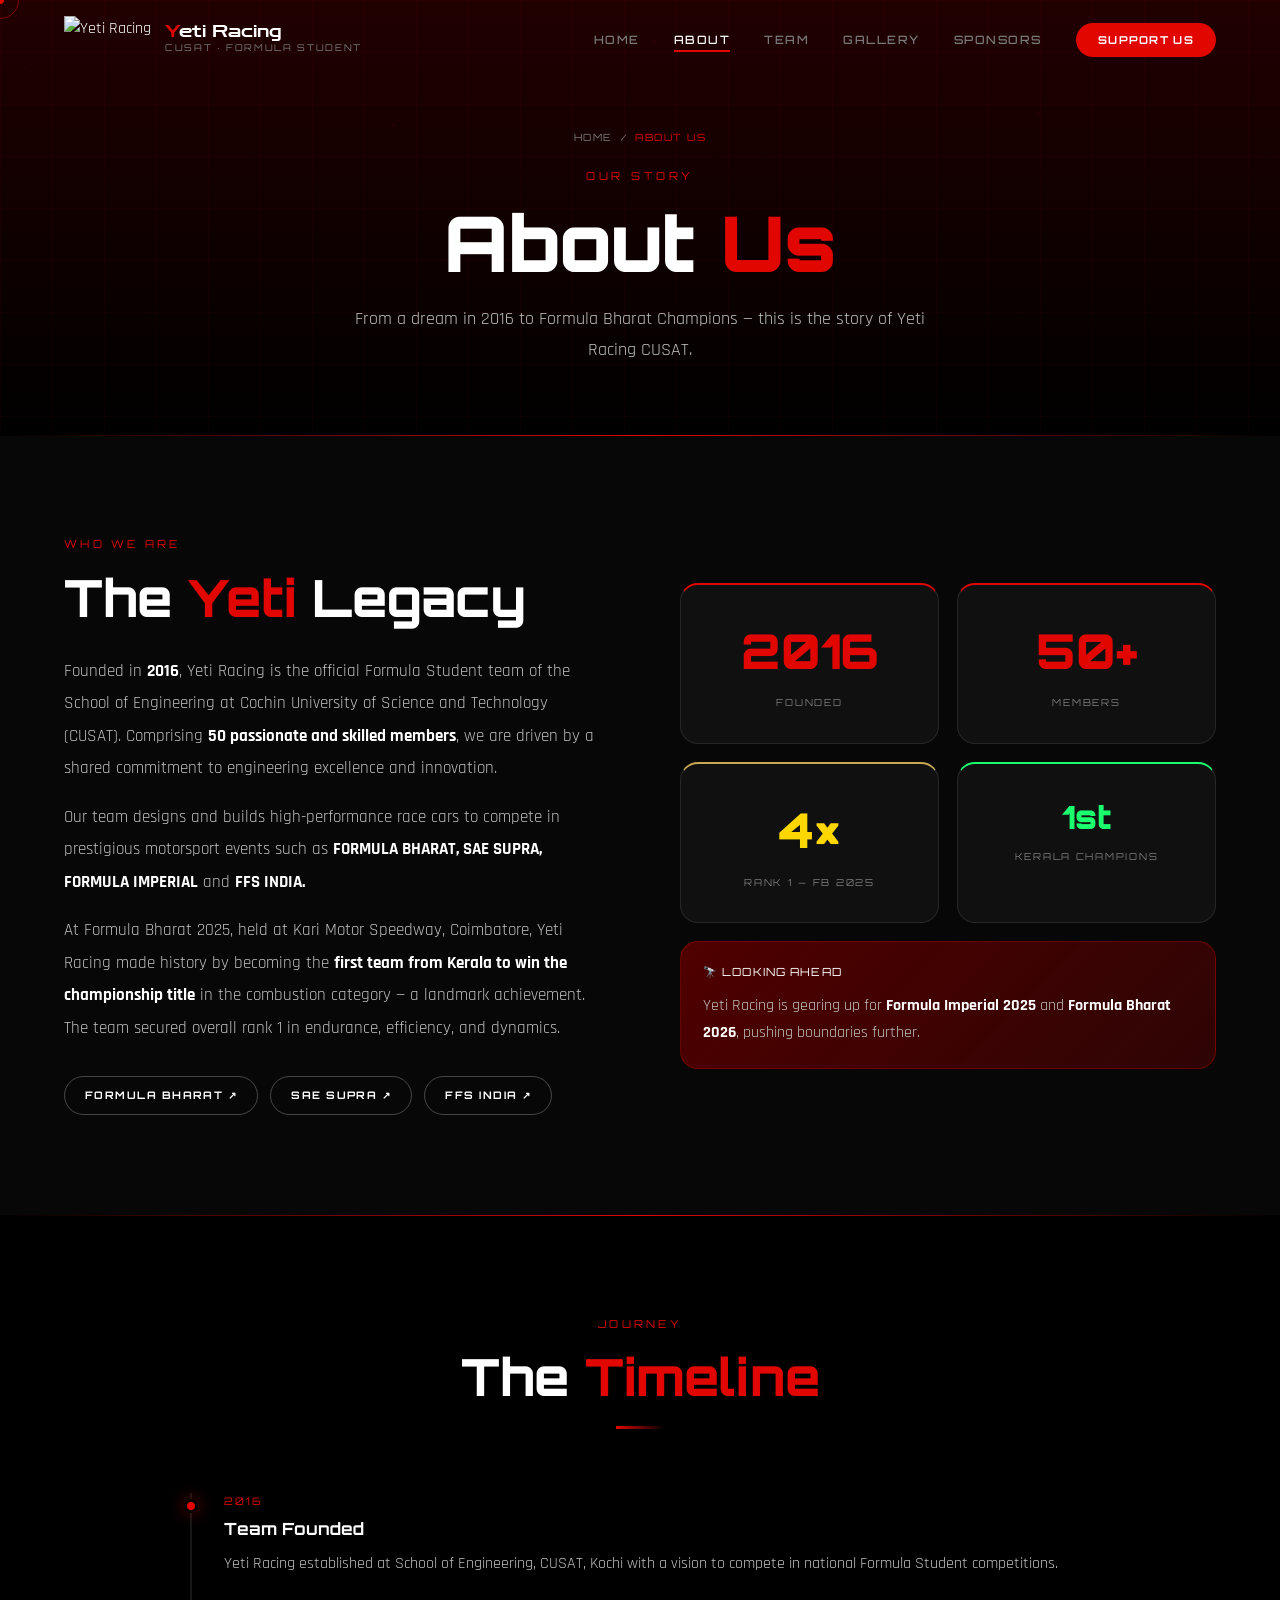
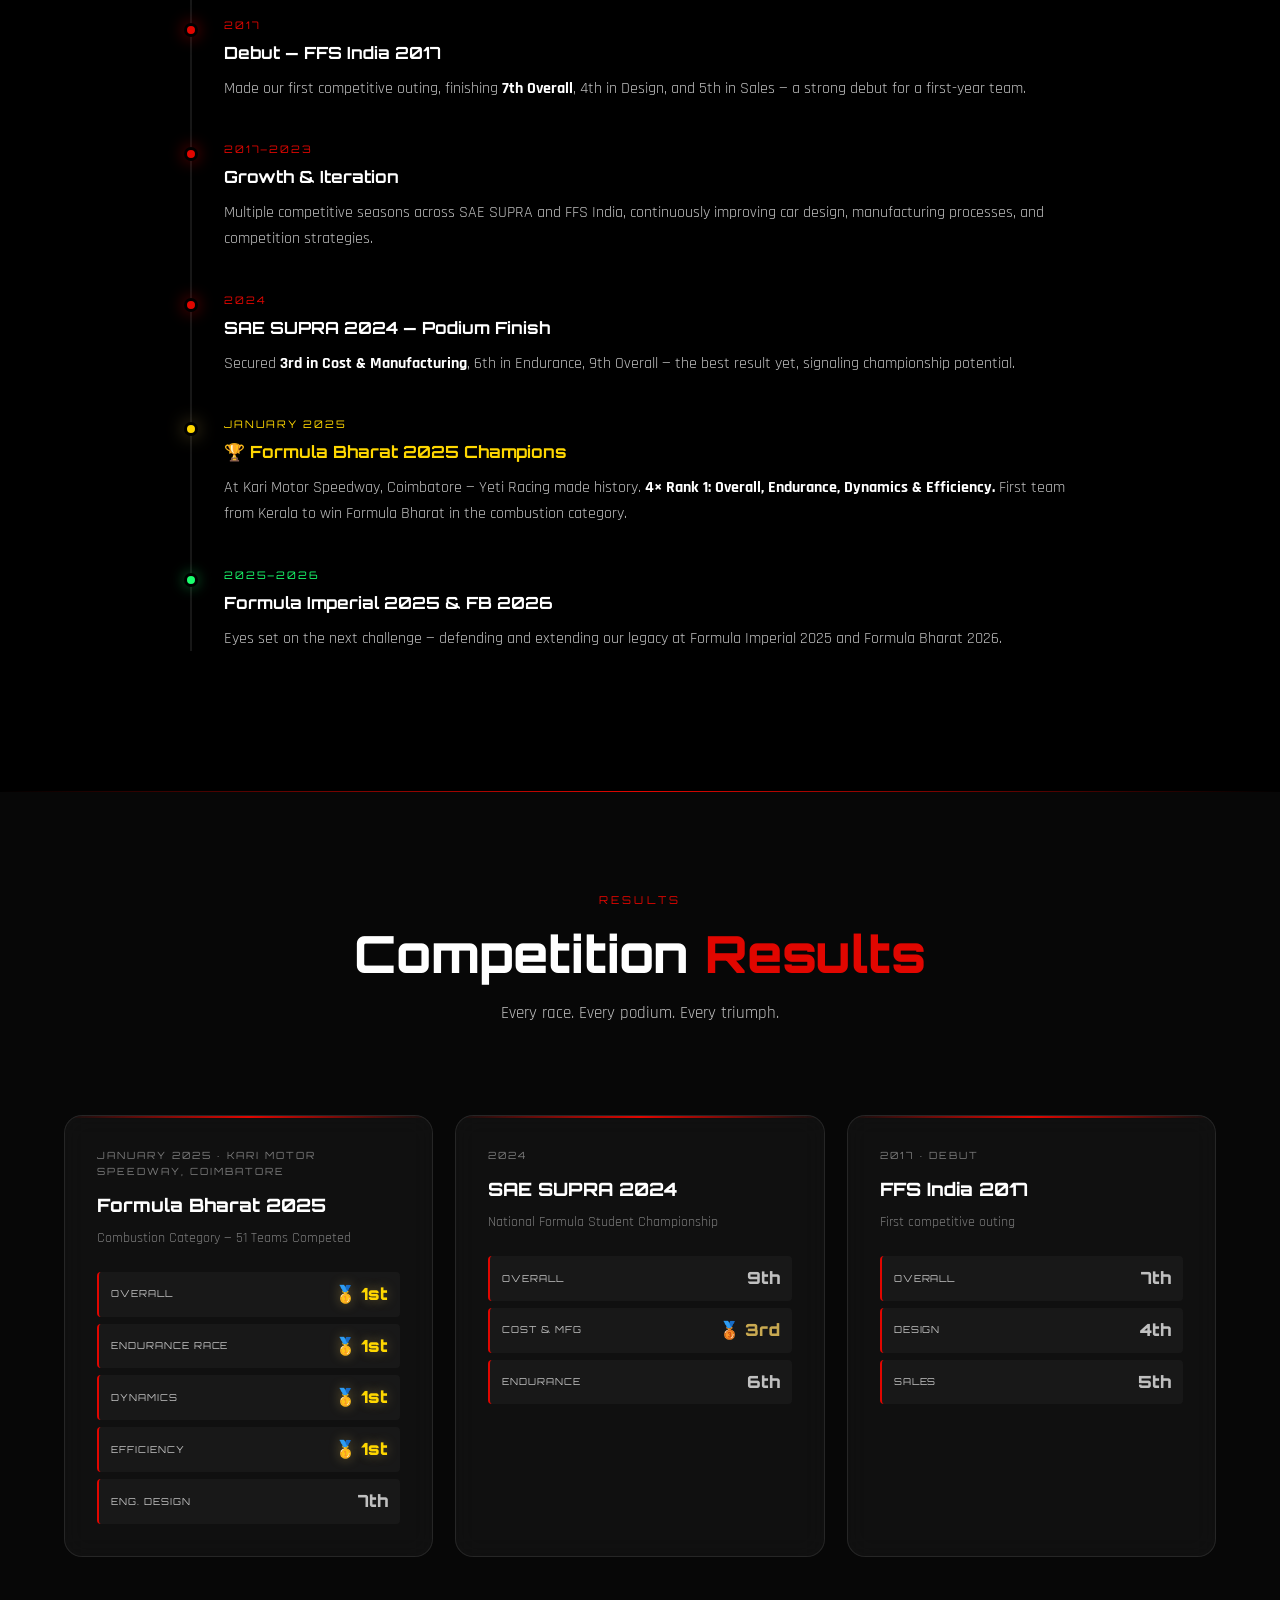
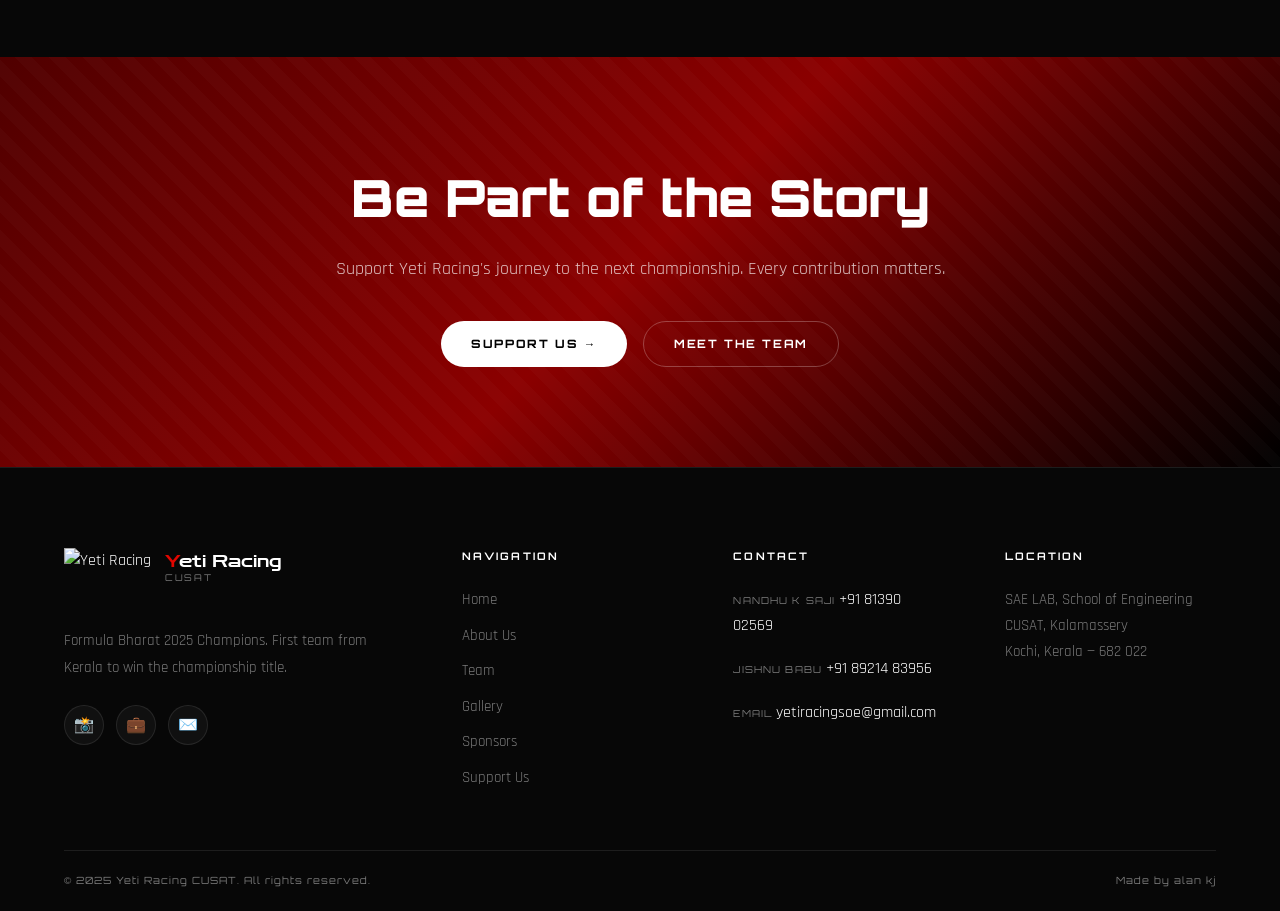
==== commit 12e05be3: "Update footer attribution to alan kj" ====
--- a/about.html
+++ b/about.html
@@ -282,7 +282,7 @@
   </div>
   <div class="footer-bottom">
     <span class="f-copy">© 2025 Yeti Racing CUSAT. All rights reserved.</span>
-    <span class="f-made">Made by <a href="https://www.linkedin.com/in/anjali-georance-61b017275/" target="_blank">Anjali</a> &amp; <a href="https://www.linkedin.com/in/omkar-deepak-623a55293/" target="_blank">Omkar</a></span>
+    <span class="f-made">Made by alan kj</span>
   </div>
 </footer>
 
